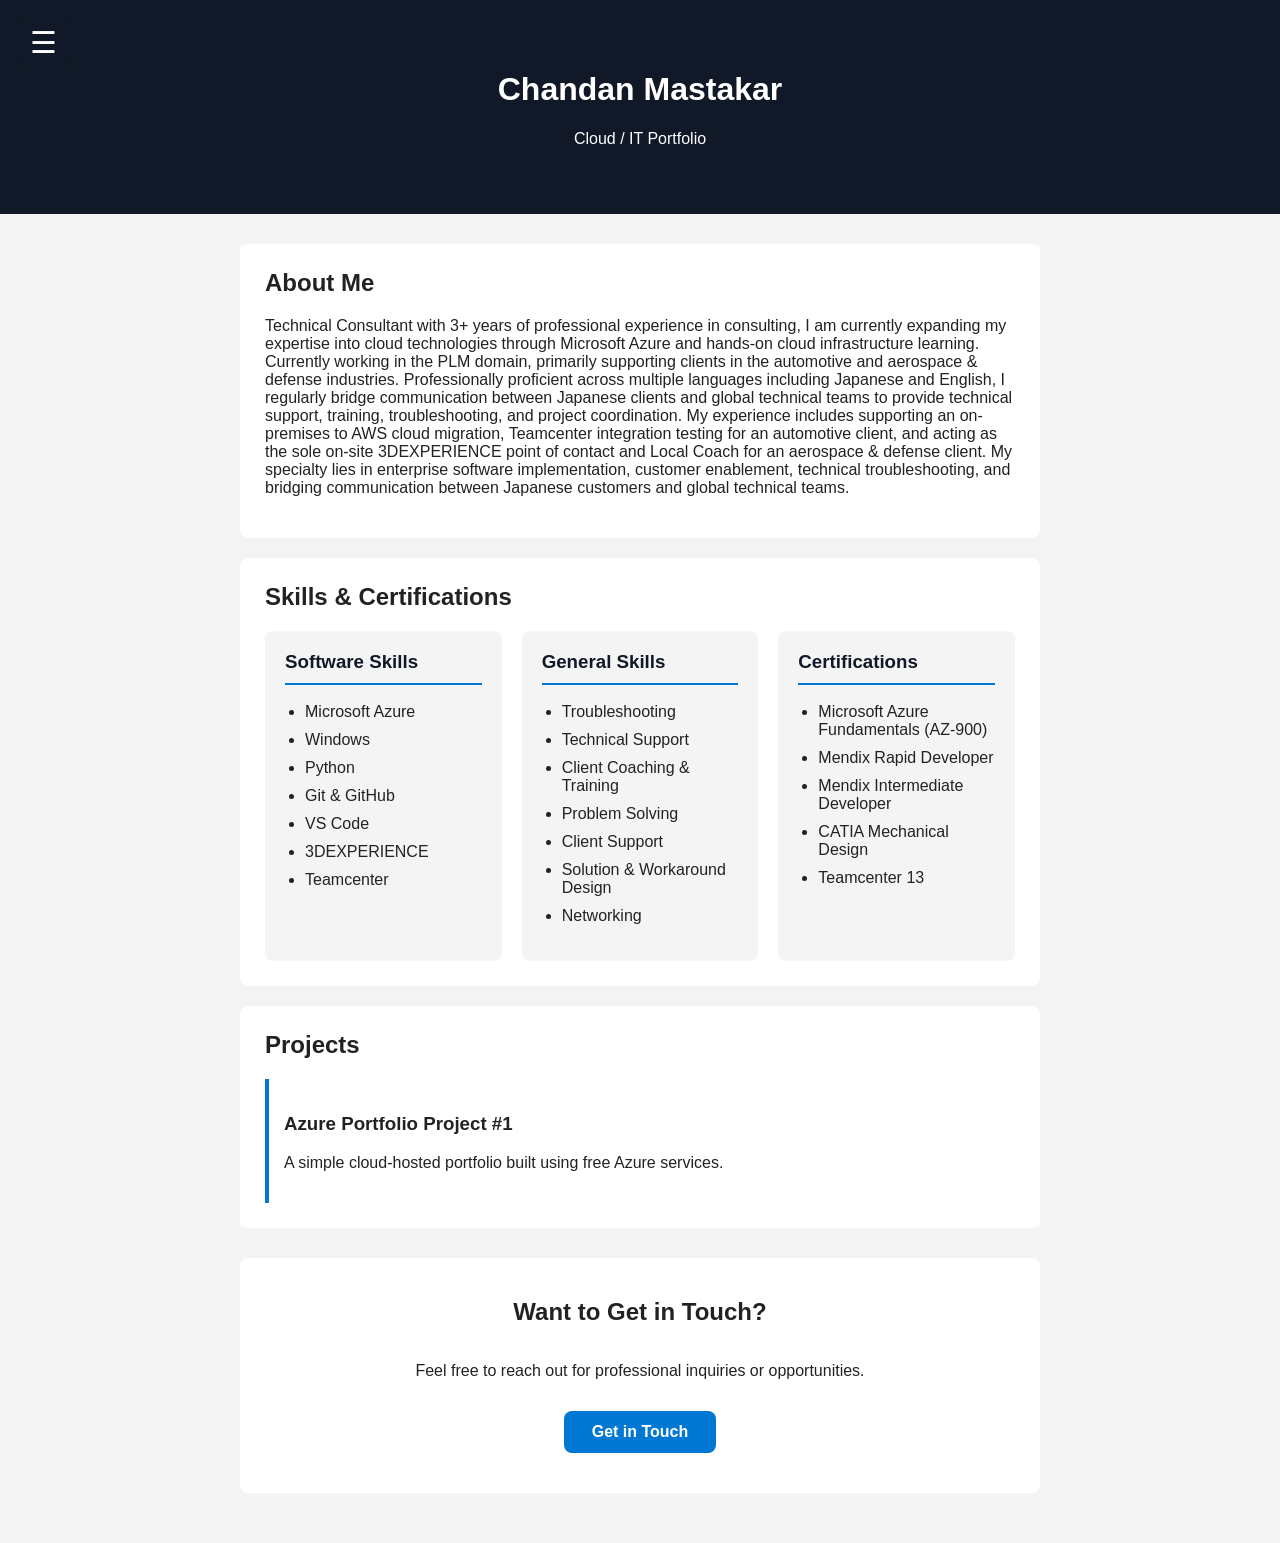
==== index.html @ 9b070374 "Initial portfolio frontend" ====
<!DOCTYPE html>
<html lang="en">
<head>
  <meta charset="UTF-8">
  <meta name="viewport" content="width=device-width, initial-scale=1.0">
  <title>My Cloud Portfolio</title>
  <link rel="stylesheet" href="style.css">
</head>

<body>

  <!-- Sidebar -->
  <div id="mySidenav" class="sidenav">
    <a href="javascript:void(0)" class="closebtn" onclick="closeNav()">&times;</a>

    <h2>Menu</h2>

    <a href="#about" onclick="closeNav()">About Me</a>
    <a href="#skills" onclick="closeNav()">Skills</a>
    <a href="#projects" onclick="closeNav()">Projects</a>
    <a href="contact.html">Get in Touch</a>
  </div>

  <!-- Hamburger button -->
  <span class="menu-button" onclick="openNav()">&#9776;</span>

  <header>
    <h1>Chandan Mastakar</h1>
    <p>Cloud / IT Portfolio</p>
  </header>

  <main>

    <!-- About -->
    <section id="about">
      <h2>About Me</h2>

      <p>
        Technical Consultant with 3+ years of professional experience in consulting,
        I am currently expanding my expertise into cloud technologies through
        Microsoft Azure and hands-on cloud infrastructure learning.

        Currently working in the PLM domain, primarily supporting clients in the
        automotive and aerospace & defense industries. Professionally proficient
        across multiple languages including Japanese and English, I regularly bridge
        communication between Japanese clients and global technical teams to provide
        technical support, training, troubleshooting, and project coordination.

        My experience includes supporting an on-premises to AWS cloud migration,
        Teamcenter integration testing for an automotive client, and acting as the
        sole on-site 3DEXPERIENCE point of contact and Local Coach for an aerospace
        & defense client.

        My specialty lies in enterprise software implementation, customer enablement,
        technical troubleshooting, and bridging communication between Japanese
        customers and global technical teams.
      </p>
    </section>


    <!-- Skills -->
    <section id="skills">
      <h2>Skills & Certifications</h2>

      <div class="skills-container">

        <!-- Software Skills -->
        <div class="skills-column">
          <h3>Software Skills</h3>

          <ul>
            <li>Microsoft Azure</li>
            <li>Windows</li>
            <li>Python</li>
            <li>Git & GitHub</li>
            <li>VS Code</li>
            <li>3DEXPERIENCE</li>
            <li>Teamcenter</li>
          </ul>
        </div>

        <!-- General Skills -->
        <div class="skills-column">
          <h3>General Skills</h3>

          <ul>
            <li>Troubleshooting</li>
            <li>Technical Support</li>
            <li>Client Coaching & Training</li>
            <li>Problem Solving</li>
            <li>Client Support</li>
            <li>Solution & Workaround Design</li>
            <li>Networking</li>
          </ul>
        </div>

        <!-- Certifications -->
        <div class="skills-column">
          <h3>Certifications</h3>

          <ul>
            <li>Microsoft Azure Fundamentals (AZ-900)</li>
            <li>Mendix Rapid Developer</li>
            <li>Mendix Intermediate Developer</li>
            <li>CATIA Mechanical Design</li>
            <li>Teamcenter 13</li>
          </ul>
        </div>

      </div>
    </section>


    <!-- Projects -->
    <section id="projects">
      <h2>Projects</h2>

      <div class="project">
        <h3>Azure Portfolio Project #1</h3>

        <p>
          A simple cloud-hosted portfolio built using free Azure services.
        </p>
      </div>
    </section>


    <!-- Contact CTA -->
    <section class="contact-cta">
        <h2>Want to Get in Touch?</h2>

        <p>
            Feel free to reach out for professional inquiries or opportunities.
        </p>

        <button class="contact-button" onclick="window.location.href='contact.html'">
            Get in Touch
        </button>
    </section>

  </main>

  <script src="script.js"></script>

</body>
</html>
---- style.css ----
body {
  font-family: Arial, sans-serif;
  margin: 0;
  background-color: #f4f4f4;
  color: #222;
}

header {
  text-align: center;
  padding: 50px 20px;
  background-color: #111827;
  color: white;
}

main {
  max-width: 800px;
  margin: auto;
  padding: 30px 20px;
}

section {
  background-color: white;
  padding: 25px;
  margin-bottom: 20px;
  border-radius: 8px;
}

h2 {
  margin-top: 0;
}

.project {
  padding: 15px;
  border-left: 4px solid #0078d4;
}

form {
  display: flex;
  flex-direction: column;
  gap: 12px;
}

input,
textarea {
  padding: 12px;
  font-size: 16px;
}

textarea {
  min-height: 120px;
}

button {
  padding: 12px;
  font-size: 16px;
  cursor: pointer;
  background-color: #0078d4;
  color: white;
  border: none;
  border-radius: 5px;
}

button:hover {
  background-color: #005ea6;
}

/* Sidebar */
.sidenav {
  height: 100%;
  width: 0;

  position: fixed;
  z-index: 1000;

  top: 0;
  left: 0;

  background-color: #111827;

  overflow-x: hidden;

  padding-top: 60px;
}

/* Sidebar title */
.sidenav h2 {
  color: white;
  padding-left: 32px;
}

/* Sidebar links */
.sidenav a {
  padding: 12px 12px 12px 32px;

  text-decoration: none;

  font-size: 20px;

  color: #b0b0b0;

  display: block;
}

.sidenav a:hover {
  color: white;
}

/* Close button */
.sidenav .closebtn {
  position: absolute;

  top: 10px;
  right: 25px;

  font-size: 36px;
}

/* Hamburger button */
.menu-button {
  font-size: 30px;

  cursor: pointer;

  position: fixed;

  top: 20px;
  left: 20px;

  z-index: 999;

  color: white;

  background-color: #111827;

  padding: 5px 10px;

  border-radius: 5px;
}

/* Makes sidebar anchor links line up properly */
html {
  scroll-behavior: smooth;
}
.skills-container {
  display: flex;
  flex-direction: row;
  gap: 20px;
  width: 100%;
}

.skills-column {
  flex: 1;
  padding: 20px;
  background-color: #f4f4f4;
  border-radius: 8px;
}

.skills-column h3 {
  margin-top: 0;
  color: #111827;
  border-bottom: 2px solid #0078d4;
  padding-bottom: 10px;
}

.skills-column ul {
  padding-left: 20px;
}

.skills-column li {
  margin-bottom: 10px;
}

.contact-cta {
  text-align: center;
  display: flex;
  flex-direction: column;
  align-items: center;
  justify-content: center;

  padding: 40px;
  margin-top: 30px;
}

.contact-button {
  display: inline-block;

  padding: 12px 28px;
  margin-top: 15px;

  font-size: 16px;
  font-weight: 600;

  border: none;
  border-radius: 8px;

  cursor: pointer;
}

.contact-button:hover {
  transform: translateY(-2px);
}
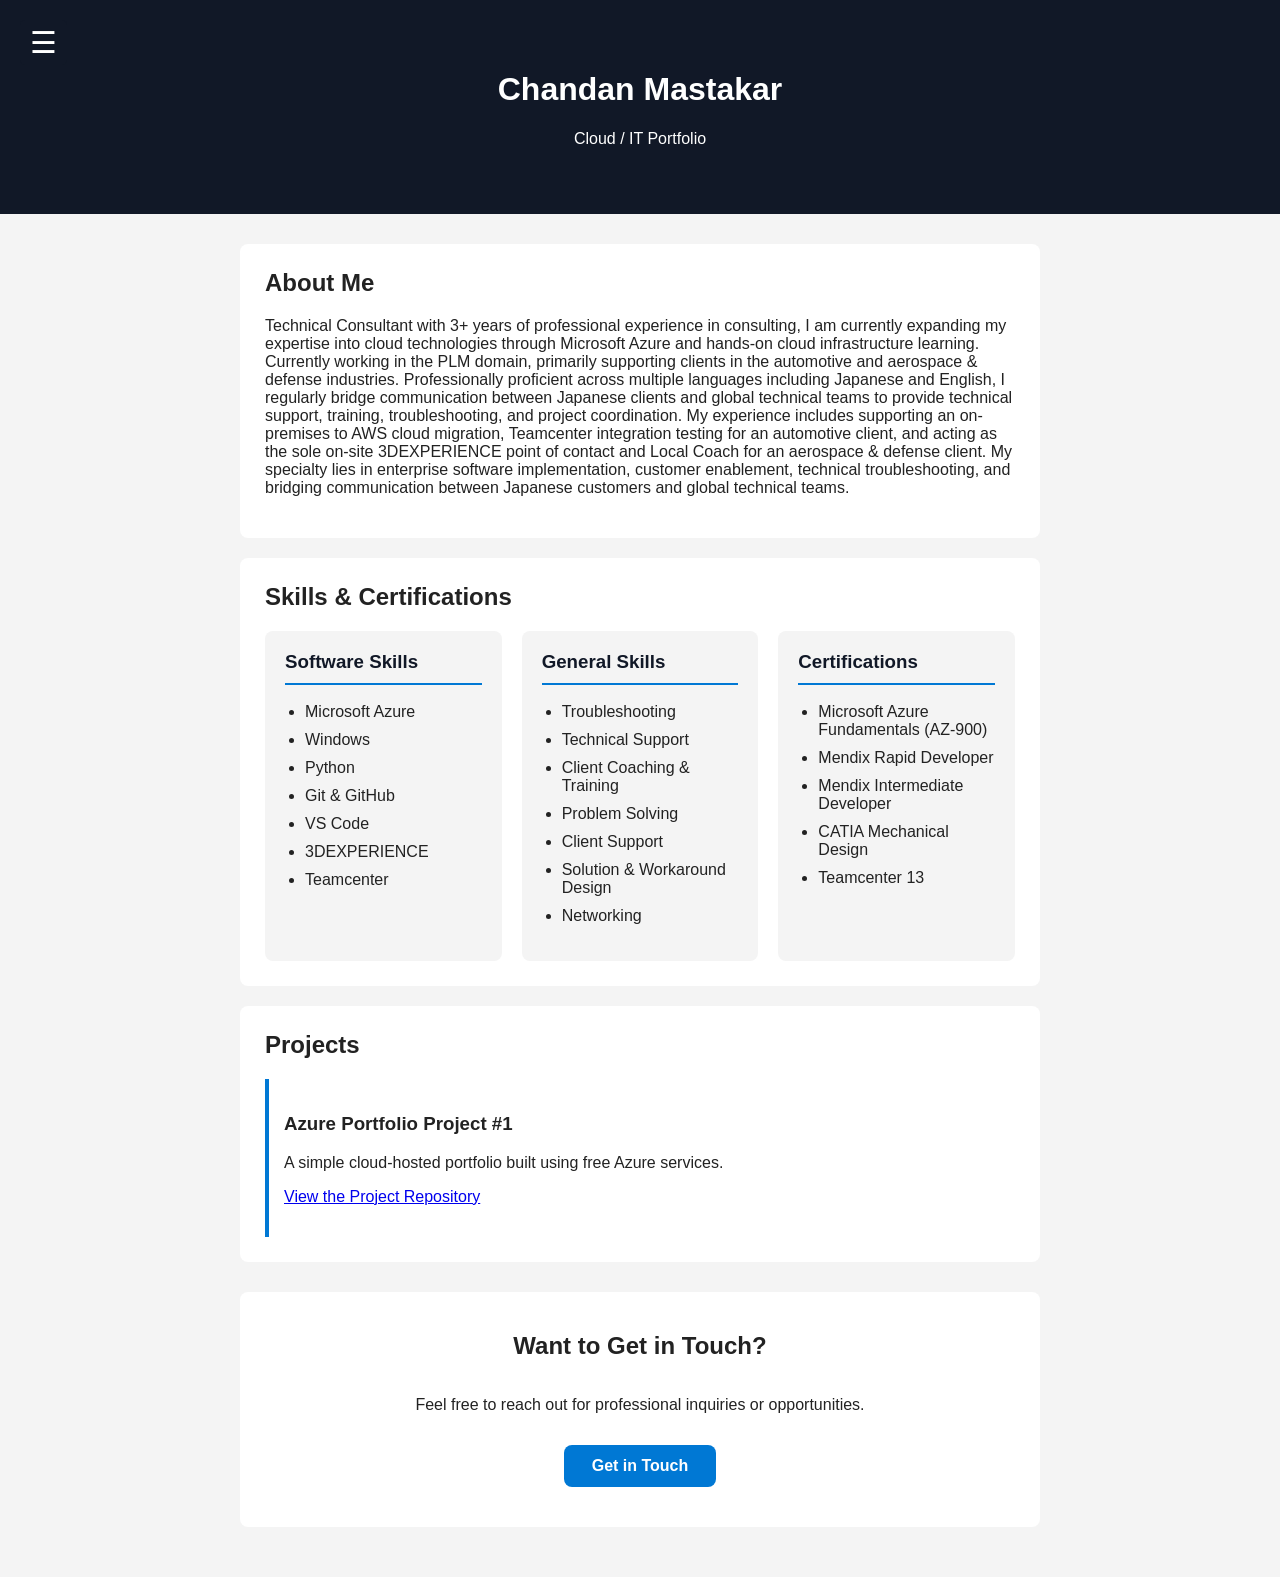
==== commit 5cb01b4f: "Update index.html" ====
--- a/index.html
+++ b/index.html
@@ -121,6 +121,13 @@
         <p>
           A simple cloud-hosted portfolio built using free Azure services.
         </p>
+
+        <p>
+          <a href="https://github.com/cmastakar/Azure-Portfolio-Project-1" target="_blank" rel="noopener noreferrer">
+          View the Project Repository
+          </a>
+        </p>
+        </p>
       </div>
     </section>
 
@@ -143,4 +150,4 @@
   <script src="script.js"></script>
 
 </body>
-</html>+</html>
--- a/style.css
+++ b/style.css
@@ -198,4 +198,12 @@
 
 .contact-button:hover {
   transform: translateY(-2px);
-}+}
+
+.honeypot {
+  position: absolute;
+  left: -9999px;
+  width: 1px;
+  height: 1px;
+  overflow: hidden;
+}
